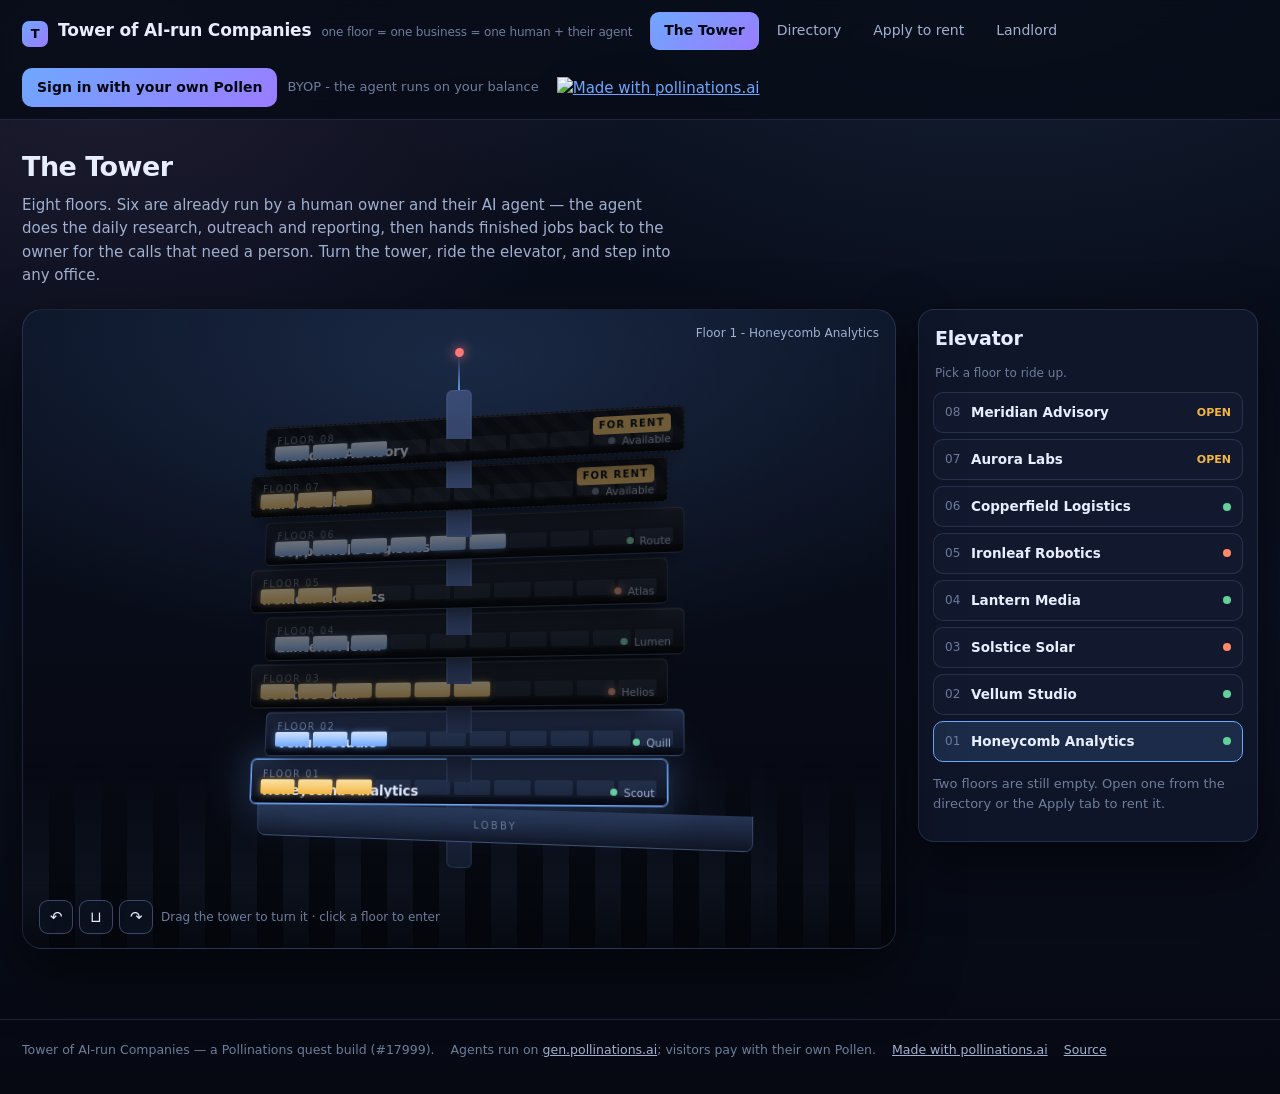
==== index.html @ 54cae48d "Tower of AI-run Companies: 3D tower, BYOP sign-in, Pollinations agent jobs, directory, apply-to-rent" ====
<!DOCTYPE html>
<html lang="en">
<head>
<meta charset="utf-8" />
<meta name="viewport" content="width=device-width, initial-scale=1" />
<title>Tower of AI-run Companies</title>
<meta name="description" content="A 3D tower where every floor is a business run by one human and their AI agent. The agents run on Pollinations and visitors pay with their own Pollen." />
<link rel="icon" href="data:image/svg+xml,%3Csvg xmlns='http://www.w3.org/2000/svg' viewBox='0 0 32 32'%3E%3Crect width='32' height='32' rx='7' fill='%236ea8fe'/%3E%3Crect x='8' y='6' width='16' height='20' fill='%23070b16'/%3E%3C/svg%3E" />
<link rel="stylesheet" href="assets/css/styles.css" />
</head>
<body>

<header class="topbar">
  <div class="brand">
    <span class="mark">T</span>
    <span>Tower of AI-run Companies</span>
    <small>one floor = one business = one human + their agent</small>
  </div>
  <nav class="views">
    <button data-view="tower" class="active">The Tower</button>
    <button data-view="directory">Directory</button>
    <button data-view="apply">Apply to rent</button>
    <button data-view="landlord">Landlord</button>
  </nav>
  <span class="spacer"></span>
  <div class="authbox" id="authbox"></div>
  <a class="badge-credit" href="https://pollinations.ai/?ref=badge" target="_blank" rel="noopener noreferrer" title="Made with pollinations.ai">
    <img src="https://raw.githubusercontent.com/pollinations/pollinations/main/packages/ui/src/brand/badge-made-with.svg" alt="Made with pollinations.ai" />
  </a>
</header>

<main>
  <!-- ------------------------------------------------------------ tower -->
  <section class="view active" id="view-tower">
    <h1>The Tower</h1>
    <p class="lede">
      Eight floors. Six are already run by a human owner and their AI agent &mdash; the agent does the daily
      research, outreach and reporting, then hands finished jobs back to the owner for the calls that need a person.
      Turn the tower, ride the elevator, and step into any office.
    </p>

    <div class="tower-layout">
      <div>
        <div class="stage" id="stage">
          <div class="skyline"></div>
          <div class="tower-viewport">
            <div class="tower-ride" id="tower-ride">
              <div class="tower-stack" id="tower"></div>
            </div>
          </div>
          <div class="floor-tag" id="floor-tag">Floor 1</div>
          <div class="stage-hud">
            <div class="rot-ctrl">
              <button id="rot-left" title="Rotate left" aria-label="Rotate left">&#8630;</button>
              <button id="rot-reset" title="Reset view" aria-label="Reset view">&#8852;</button>
              <button id="rot-right" title="Rotate right" aria-label="Rotate right">&#8631;</button>
            </div>
            <span class="hint">Drag the tower to turn it &middot; click a floor to enter</span>
          </div>
        </div>

        <div class="office" id="office"></div>
      </div>

      <aside class="elevator">
        <h2>Elevator</h2>
        <p class="sub">Pick a floor to ride up.</p>
        <div id="floor-list"></div>
        <p class="faint" style="margin-top:12px">
          Two floors are still empty. Open one from the directory or the Apply tab to rent it.
        </p>
      </aside>
    </div>
  </section>

  <!-- -------------------------------------------------------- directory -->
  <section class="view" id="view-directory">
    <h1>Directory</h1>
    <p class="lede">
      Every business in the tower, who runs it, and which agent works the floor. Offices marked
      <strong>open</strong> are taking applications.
    </p>
    <div class="directory-grid" id="directory-grid"></div>
  </section>

  <!-- ------------------------------------------------------------ apply -->
  <section class="view" id="view-apply">
    <h1>Apply to rent</h1>
    <p class="lede">
      The next office in the tower is waiting. Write a short pitch, pick a floor, and the landlord reviews it
      in the <strong>Landlord</strong> tab. Applications are stored in this browser, so nothing is lost.
    </p>
    <div class="two-col">
      <div>
        <h2>Open offices</h2>
        <p class="muted" style="margin-top:-2px">Vacant floors, ready to move into.</p>
        <table class="list" id="open-floors-table"></table>
        <p style="margin-top:14px">
          <button class="btn" id="apply-jump">Go to the tower and pick a floor</button>
        </p>
      </div>
      <div>
        <h2>How renting works</h2>
        <div class="card" style="margin-bottom:12px">
          <div class="k">1 - Visit the office</div>
          <div class="v">Ride the elevator to an open floor and read the listing.</div>
        </div>
        <div class="card" style="margin-bottom:12px">
          <div class="k">2 - Send a pitch</div>
          <div class="v">Tell the landlord who you are and what your agent would do on that floor.</div>
        </div>
        <div class="card" style="margin-bottom:12px">
          <div class="k">3 - Landlord reviews</div>
          <div class="v">Applications appear in the Landlord tab, with the open-floor queue.</div>
        </div>
        <div class="card">
          <div class="k">4 - Move in</div>
          <div class="v">When approved, your company takes the floor and its agent starts working.</div>
        </div>
      </div>
    </div>
  </section>

  <!-- --------------------------------------------------------- landlord -->
  <section class="view" id="view-landlord">
    <h1>Landlord</h1>
    <p class="lede">The queue of open floors and every application that has been sent to the tower.</p>
    <h2>Open floors</h2>
    <table class="list" id="open-queue-table">
      <thead><tr><th>Floor</th><th>Office</th><th>Positioning</th><th>Status</th></tr></thead>
      <tbody id="open-queue"></tbody>
    </table>
    <h2 style="margin-top:26px">Applications</h2>
    <div id="applications-body"></div>
  </section>
</main>

<footer class="site">
  <span>Tower of AI-run Companies &mdash; a Pollinations quest build (#17999).</span>
  <span>Agents run on <a href="https://gen.pollinations.ai" target="_blank" rel="noopener noreferrer">gen.pollinations.ai</a>; visitors pay with their own Pollen.</span>
  <a href="https://pollinations.ai/?ref=badge" target="_blank" rel="noopener noreferrer">Made with pollinations.ai</a>
  <a href="https://github.com/Sugamdeol/tower-of-ai-companies" target="_blank" rel="noopener noreferrer">Source</a>
</footer>

<div class="toast" id="toast" role="status" aria-live="polite"></div>

<script src="assets/js/companies.js"></script>
<script src="assets/js/app.js"></script>
<script>
  /* Open-floors table on the Apply tab. */
  (function () {
    function render() {
      var table = document.getElementById("open-floors-table");
      if (!table) return;
      var leases = {};
      try { leases = JSON.parse(localStorage.getItem("tower.leases") || "{}"); } catch (e) {}
      var rows = (window.COMPANIES || []).filter(function (c) { return c.status === "open" && !leases[c.id]; });
      var head = document.createElement("thead");
      var hr = document.createElement("tr");
      ["Floor", "Office", "Positioning", "Status"].forEach(function (h) {
        var th = document.createElement("th"); th.textContent = h; hr.appendChild(th);
      });
      head.appendChild(hr); table.appendChild(head);
      var body = document.createElement("tbody");
      if (!rows.length) {
        var tr = document.createElement("tr");
        var td = document.createElement("td"); td.colSpan = 4; td.className = "muted";
        td.textContent = "Every floor is currently taken.";
        tr.appendChild(td); body.appendChild(tr);
      }
      rows.forEach(function (c) {
        var tr = document.createElement("tr");
        [String(c.floor), c.name, c.tagline, "available"].forEach(function (v) {
          var td = document.createElement("td"); td.textContent = v; tr.appendChild(td);
        });
        body.appendChild(tr);
      });
      table.appendChild(body);
    }
    document.addEventListener("DOMContentLoaded", render);
    window.addEventListener("hashchange", render);
    document.addEventListener("click", function (e) {
      if (e.target && e.target.id === "apply-jump") {
        var btn = document.querySelector('nav.views button[data-view="tower"]');
        if (btn) btn.click();
        setTimeout(render, 100);
      }
    });
  })();
</script>
</body>
</html>
---- assets/css/styles.css ----
:root {
  --bg: #070b16;
  --bg-2: #0d1426;
  --panel: rgba(17, 25, 45, 0.78);
  --panel-solid: #101827;
  --line: rgba(148, 178, 255, 0.16);
  --line-strong: rgba(148, 178, 255, 0.34);
  --ink: #e8eeff;
  --ink-dim: #9fb0d0;
  --ink-faint: #6d7d9c;
  --accent: #6ea8fe;
  --accent-2: #f2b544;
  --ok: #63d29a;
  --warn: #ff8a65;
  --radius: 14px;
  --shadow: 0 24px 60px rgba(0, 0, 0, 0.55);
  /* Tower geometry lives in app.js (single source of truth); these are fallbacks. */
  --fw: 430px; /* floor width  */
  --fh: 46px;  /* floor height */
  --gap: 3px;  /* gap between floors */
  --stage-h: 640px;
  --ride: 0px;
}

* { box-sizing: border-box; }

html, body {
  margin: 0;
  padding: 0;
  background: var(--bg);
  color: var(--ink);
  font-family: "Inter", "Segoe UI", system-ui, -apple-system, "Helvetica Neue", sans-serif;
  font-size: 15px;
  line-height: 1.55;
  -webkit-font-smoothing: antialiased;
}

body {
  min-height: 100vh;
  background:
    radial-gradient(1200px 700px at 78% -8%, rgba(110, 168, 254, 0.16), transparent 60%),
    radial-gradient(900px 600px at 8% 4%, rgba(199, 146, 234, 0.13), transparent 62%),
    linear-gradient(180deg, #070b16 0%, #0a1020 55%, #060912 100%);
}

a { color: var(--accent); }

/* ---------------------------------------------------------------- header */
.topbar {
  position: sticky;
  top: 0;
  z-index: 60;
  display: flex;
  align-items: center;
  gap: 18px;
  flex-wrap: wrap;
  padding: 12px 22px;
  background: rgba(7, 11, 22, 0.82);
  backdrop-filter: blur(14px);
  border-bottom: 1px solid var(--line);
}

.brand {
  display: flex;
  align-items: baseline;
  gap: 10px;
  font-weight: 700;
  letter-spacing: -0.01em;
  font-size: 17px;
  white-space: nowrap;
}
.brand .mark {
  display: inline-grid;
  place-items: center;
  width: 26px; height: 26px;
  border-radius: 7px;
  background: linear-gradient(140deg, var(--accent), #9b7bff);
  color: #04070f;
  font-weight: 800;
  font-size: 13px;
  transform: translateY(2px);
}
.brand small {
  color: var(--ink-faint);
  font-weight: 500;
  font-size: 12px;
}

nav.views { display: flex; gap: 4px; flex-wrap: wrap; }
nav.views button {
  background: transparent;
  border: 1px solid transparent;
  color: var(--ink-dim);
  padding: 7px 13px;
  border-radius: 9px;
  font: inherit;
  font-size: 14px;
  cursor: pointer;
  transition: background 0.18s, color 0.18s, border-color 0.18s;
}
nav.views button:hover { color: var(--ink); background: rgba(110, 168, 254, 0.09); }
nav.views button.active {
  color: #04070f;
  background: linear-gradient(140deg, var(--accent), #9b7bff);
  font-weight: 600;
}

.spacer { flex: 1 1 auto; }

.authbox { display: flex; align-items: center; gap: 10px; flex-wrap: wrap; }

button.btn {
  font: inherit;
  font-weight: 600;
  font-size: 14px;
  color: #04070f;
  background: linear-gradient(140deg, var(--accent), #9b7bff);
  border: 0;
  border-radius: 10px;
  padding: 9px 15px;
  cursor: pointer;
  transition: transform 0.12s, filter 0.16s, opacity 0.16s;
}
button.btn:hover { filter: brightness(1.1); }
button.btn:active { transform: translateY(1px); }
button.btn.ghost {
  background: transparent;
  color: var(--ink);
  border: 1px solid var(--line-strong);
}
button.btn.small { padding: 6px 11px; font-size: 13px; }
button.btn[disabled] { opacity: 0.45; cursor: not-allowed; }

.badge-credit img { height: 22px; display: block; }

.pill {
  display: inline-flex;
  align-items: center;
  gap: 7px;
  border: 1px solid var(--line);
  background: rgba(20, 30, 54, 0.7);
  border-radius: 999px;
  padding: 5px 12px;
  font-size: 12.5px;
  color: var(--ink-dim);
  white-space: nowrap;
}
.pill b { color: var(--ink); font-weight: 600; }
.pill .dot { width: 7px; height: 7px; border-radius: 50%; background: var(--ok); }

/* ----------------------------------------------------------------- views */
.view { display: none; padding: 26px 22px 70px; }
.view.active { display: block; }

h1 { font-size: 27px; letter-spacing: -0.02em; margin: 0 0 6px; }
h2 { font-size: 19px; letter-spacing: -0.01em; margin: 0 0 4px; }
h3 { font-size: 15px; margin: 0 0 6px; }
.lede { color: var(--ink-dim); max-width: 68ch; margin: 0 0 22px; }
.muted { color: var(--ink-dim); }
.faint { color: var(--ink-faint); font-size: 13px; }

/* ------------------------------------------------------------ tower view */
.tower-layout {
  display: grid;
  grid-template-columns: minmax(0, 1fr) 340px;
  gap: 22px;
  align-items: start;
}
@media (max-width: 1080px) { .tower-layout { grid-template-columns: 1fr; } }

.stage {
  position: relative;
  height: var(--stage-h);
  border-radius: 20px;
  border: 1px solid var(--line);
  background:
    radial-gradient(900px 420px at 50% 8%, rgba(110, 168, 254, 0.16), transparent 70%),
    linear-gradient(180deg, #0a1122 0%, #070a14 70%, #05070d 100%);
  overflow: hidden;
  box-shadow: var(--shadow);
  touch-action: pan-y;
  cursor: grab;
}
.stage.dragging { cursor: grabbing; }
.stage::after {
  content: "";
  position: absolute;
  inset: auto 0 0 0;
  height: 64px;
  background: linear-gradient(180deg, transparent, rgba(4, 6, 12, 0.7));
  pointer-events: none;
}

.skyline {
  position: absolute;
  inset: auto 0 0 0;
  height: 190px;
  background:
    repeating-linear-gradient(90deg, rgba(120, 160, 230, 0.13) 0 26px, transparent 26px 52px);
  -webkit-mask-image: linear-gradient(180deg, transparent, #000 70%);
  mask-image: linear-gradient(180deg, transparent, #000 70%);
  opacity: 0.55;
  pointer-events: none;
}

/* ----------------------------------------------------------------- tower
   A stacked-floors tower: each floor is a slab with a lit facade, a slight
   rotateX for depth and a per-floor horizontal offset so the stack reads as
   a building rather than a list. The "elevator" animates the stack's
   translateY so the chosen floor arrives in the middle of the stage. */
.tower-viewport {
  position: absolute;
  inset: 0;
  overflow: hidden;
  display: flex;
  align-items: center;
  justify-content: center;
  perspective: 1500px;
  perspective-origin: 50% 50%;
}

/* The camera: this element carries the elevator ride and the rotation. */
.tower-ride {
  transform: translateY(var(--ride, 0px)) rotateY(var(--spin, 0deg));
  transform-style: preserve-3d;
  transition: transform 1s cubic-bezier(0.22, 1, 0.36, 1);
  will-change: transform;
}
.tower-ride.no-anim { transition: none; }

.tower-stack {
  position: relative;
  width: var(--fw);
  transform-style: preserve-3d;
}

.tower-shaft {
  position: absolute;
  left: 50%;
  top: -26px;
  bottom: -26px;
  width: 26px;
  margin-left: -13px;
  border-radius: 6px;
  background: linear-gradient(180deg, rgba(58, 76, 118, 0.95), rgba(20, 28, 48, 0.95));
  box-shadow: inset 0 0 0 1px rgba(150, 185, 255, 0.16);
  z-index: 0;
}
.tower-shaft::after {
  content: "";
  position: absolute;
  left: 50%;
  top: -34px;
  width: 2px;
  height: 34px;
  margin-left: -1px;
  background: linear-gradient(180deg, transparent, rgba(110, 168, 254, 0.85));
}
.tower-shaft::before {
  content: "";
  position: absolute;
  left: 50%;
  top: -42px;
  width: 9px;
  height: 9px;
  margin-left: -4.5px;
  border-radius: 50%;
  background: #ff7a7a;
  box-shadow: 0 0 12px rgba(255, 122, 122, 0.9);
  animation: beacon 2.4s ease-in-out infinite;
}
@keyframes beacon {
  0%, 100% { opacity: 0.35; }
  50% { opacity: 1; }
}

.tower-base {
  position: relative;
  z-index: 1;
  width: calc(var(--fw) + 74px);
  height: 34px;
  margin: 0 auto;
  border-radius: 0 0 8px 8px;
  background: linear-gradient(180deg, rgba(38, 52, 84, 0.98), rgba(14, 20, 36, 0.98));
  border: 1px solid rgba(150, 185, 255, 0.22);
  border-top: 0;
  box-shadow: 0 26px 44px -18px rgba(0, 0, 0, 0.9);
  display: grid;
  place-items: center;
  font-size: 10px;
  letter-spacing: 0.24em;
  text-transform: uppercase;
  color: var(--ink-faint);
}

.floor {
  position: relative;
  z-index: 1;
  width: var(--fw);
  height: var(--fh);
  margin: 0 auto var(--gap);
  transform: translateX(var(--x, 0px)) rotateX(9deg) rotateZ(-1.2deg);
  transform-style: preserve-3d;
  transition: transform 0.35s cubic-bezier(0.22, 1, 0.36, 1), filter 0.3s, opacity 0.3s;
}

.floor-slab {
  position: absolute;
  inset: 0;
  border-radius: 6px;
  border: 1px solid rgba(150, 185, 255, 0.2);
  background:
    linear-gradient(180deg, rgba(30, 42, 70, 0.97), rgba(12, 18, 33, 0.97));
  box-shadow:
    0 16px 26px -14px rgba(0, 0, 0, 0.85),
    inset 0 1px 0 rgba(190, 215, 255, 0.16);
  overflow: hidden;
  cursor: pointer;
}
.floor-slab::after {
  content: "";
  position: absolute;
  inset: auto 0 0 0;
  height: 7px;
  background: linear-gradient(180deg, rgba(6, 9, 18, 0.5), rgba(4, 6, 12, 0.9));
}

.floor.is-selected .floor-slab {
  border-color: var(--accent);
  box-shadow:
    0 0 0 1px rgba(110, 168, 254, 0.55),
    0 0 46px rgba(110, 168, 254, 0.38),
    0 16px 26px -14px rgba(0, 0, 0, 0.85);
}
.floor.is-dim .floor-slab { filter: brightness(0.5) saturate(0.65); }
.floor.is-vacant .floor-slab {
  background: repeating-linear-gradient(
    45deg,
    rgba(20, 26, 40, 0.96) 0 9px,
    rgba(14, 19, 31, 0.96) 9px 18px
  );
  border-style: dashed;
}

.floor-plate {
  position: relative;
  height: 100%;
  padding: 7px 12px 10px;
  display: flex;
  flex-direction: column;
  justify-content: space-between;
}
.floor-topline { display: flex; align-items: center; justify-content: space-between; gap: 8px; }
.floor-num {
  font-size: 10px;
  letter-spacing: 0.16em;
  color: var(--ink-faint);
  text-transform: uppercase;
}
.floor-name { font-weight: 700; font-size: 14px; letter-spacing: -0.01em; line-height: 1.2; }
.floor-tagline { font-size: 10.5px; color: var(--ink-dim); margin-top: 1px; }
.floor-status { display: flex; align-items: center; gap: 6px; font-size: 10.5px; color: var(--ink-dim); }
.floor-status .dot { width: 7px; height: 7px; border-radius: 50%; flex: none; }
.dot.busy { background: var(--warn); box-shadow: 0 0 9px var(--warn); }
.dot.idle { background: var(--ok); }
.dot.vacant { background: #64748b; }

/* Facade: a strip of windows along the bottom of every floor. */
.windows {
  position: absolute;
  left: 10px; right: 10px; bottom: 9px;
  height: 15px;
  display: flex;
  gap: 4px;
  z-index: 2;
}
.windows i {
  flex: 1;
  border-radius: 2px;
  background: rgba(120, 160, 230, 0.12);
}
.windows i.lit { background: linear-gradient(180deg, #ffe6a8, #f2b544); box-shadow: 0 0 7px rgba(242, 181, 68, 0.6); }
.windows i.lit.cool { background: linear-gradient(180deg, #d6e6ff, #6ea8fe); box-shadow: 0 0 7px rgba(110, 168, 254, 0.55); }

.floor-sign {
  position: absolute;
  right: 12px;
  top: 7px;
  z-index: 2;
  font-size: 10px;
  font-weight: 700;
  letter-spacing: 0.1em;
  text-transform: uppercase;
  color: #06121f;
  background: var(--accent-2);
  border-radius: 4px;
  padding: 1px 6px;
}

.stage-hud {
  position: absolute;
  left: 16px; bottom: 14px;
  z-index: 5;
  display: flex;
  gap: 8px;
  align-items: center;
  flex-wrap: wrap;
}
.stage-hud .hint { font-size: 12px; color: var(--ink-faint); }
.rot-ctrl { display: flex; gap: 6px; }
.rot-ctrl button {
  width: 34px; height: 34px;
  border-radius: 9px;
  border: 1px solid var(--line-strong);
  background: rgba(12, 18, 32, 0.85);
  color: var(--ink);
  font-size: 15px;
  cursor: pointer;
}
.rot-ctrl button:hover { background: rgba(110, 168, 254, 0.18); }

.floor-tag {
  position: absolute;
  right: 16px; top: 14px;
  z-index: 5;
  font-size: 12px;
  color: var(--ink-dim);
  text-align: right;
}

/* --------------------------------------------------------------- elevator */
.elevator {
  background: var(--panel);
  border: 1px solid var(--line);
  border-radius: 16px;
  padding: 14px;
  box-shadow: var(--shadow);
  max-height: 640px;
  overflow: auto;
}
.elevator h2 { padding: 0 2px 8px; }
.elevator .sub { color: var(--ink-faint); font-size: 12px; margin: -2px 2px 10px; }
.fbtn {
  display: flex;
  align-items: center;
  gap: 10px;
  width: 100%;
  text-align: left;
  background: rgba(20, 29, 50, 0.6);
  border: 1px solid var(--line);
  color: var(--ink);
  font: inherit;
  font-size: 13.5px;
  border-radius: 10px;
  padding: 9px 11px;
  margin-bottom: 6px;
  cursor: pointer;
  transition: border-color 0.18s, background 0.18s, transform 0.12s;
}
.fbtn:hover { border-color: var(--line-strong); transform: translateX(2px); }
.fbtn.active { border-color: var(--accent); background: rgba(110, 168, 254, 0.14); }
.fbtn .num {
  font-variant-numeric: tabular-nums;
  color: var(--ink-faint);
  font-size: 12px;
  min-width: 16px;
}
.fbtn .nm { flex: 1; font-weight: 600; }
.fbtn .st { width: 8px; height: 8px; border-radius: 50%; }
.fbtn .st.busy { background: var(--warn); }
.fbtn .st.idle { background: var(--ok); }
.fbtn .st.vacant { background: #64748b; }
.fbtn .vacant-label { font-size: 11px; color: var(--accent-2); font-weight: 600; }

/* ------------------------------------------------------------------ office */
.office {
  margin-top: 22px;
  display: none;
  border: 1px solid var(--line);
  border-radius: 18px;
  background: var(--panel);
  box-shadow: var(--shadow);
  overflow: hidden;
}
.office.open { display: block; animation: rise 0.4s ease; }
@keyframes rise { from { opacity: 0; transform: translateY(10px); } to { opacity: 1; transform: none; } }

.office-head {
  display: flex;
  align-items: flex-start;
  gap: 16px;
  flex-wrap: wrap;
  padding: 18px 20px;
  border-bottom: 1px solid var(--line);
  background: linear-gradient(120deg, rgba(110, 168, 254, 0.1), transparent 60%);
}
.office-logo {
  width: 52px; height: 52px;
  border-radius: 13px;
  display: grid;
  place-items: center;
  font-weight: 800;
  font-size: 18px;
  color: #04070f;
  background: var(--accent);
  flex: none;
}
.office-title { flex: 1; min-width: 220px; }
.office-title h2 { margin-bottom: 2px; }
.office-grid {
  display: grid;
  grid-template-columns: repeat(auto-fit, minmax(190px, 1fr));
  gap: 14px;
  padding: 18px 20px;
}
.card {
  border: 1px solid var(--line);
  border-radius: 13px;
  padding: 13px 15px;
  background: rgba(13, 20, 36, 0.65);
}
.card .k { font-size: 11px; letter-spacing: 0.13em; text-transform: uppercase; color: var(--ink-faint); }
.card .v { font-weight: 600; margin-top: 3px; }
.card .v small { display: block; font-weight: 400; color: var(--ink-dim); font-size: 12.5px; }

.agent-status {
  display: inline-flex;
  align-items: center;
  gap: 8px;
  font-weight: 600;
}
.agent-status .dot { width: 9px; height: 9px; border-radius: 50%; }
.agent-status.busy .dot { background: var(--warn); box-shadow: 0 0 12px var(--warn); }
.agent-status.idle .dot { background: var(--ok); }
.agent-status.vacant .dot { background: #64748b; }

.section { padding: 4px 20px 20px; }
.section h3 { display: flex; align-items: center; gap: 9px; margin-top: 14px; }
.section h3::after { content: ""; flex: 1; height: 1px; background: var(--line); }

.log { display: flex; flex-direction: column; gap: 9px; }
.log-entry {
  border-left: 2px solid var(--line-strong);
  padding: 7px 0 7px 13px;
  color: var(--ink-dim);
  font-size: 13.5px;
}
.log-entry .meta { font-size: 11.5px; color: var(--ink-faint); margin-bottom: 2px; }
.log-entry .meta b { color: var(--accent); font-weight: 600; }
.log-entry.pending { border-left-color: var(--accent-2); background: rgba(242, 181, 68, 0.06); border-radius: 0 9px 9px 0; }

.jobbar { display: flex; flex-wrap: wrap; gap: 9px; align-items: center; margin-top: 10px; }
.jobbtn {
  font: inherit;
  font-size: 13.5px;
  font-weight: 600;
  color: var(--ink);
  background: rgba(110, 168, 254, 0.12);
  border: 1px solid rgba(110, 168, 254, 0.34);
  border-radius: 10px;
  padding: 8px 13px;
  cursor: pointer;
  transition: background 0.16s, transform 0.12s;
}
.jobbtn:hover { background: rgba(110, 168, 254, 0.22); }
.jobbtn:disabled { opacity: 0.5; cursor: not-allowed; }

.job-output {
  margin-top: 12px;
  border: 1px solid var(--line);
  border-radius: 12px;
  background: rgba(6, 10, 20, 0.6);
  padding: 14px 16px;
  white-space: pre-wrap;
  font-size: 13.5px;
  color: var(--ink);
  max-height: 460px;
  overflow: auto;
}
.job-output.pending { border-color: var(--accent-2); }
.job-meta { display: flex; gap: 14px; flex-wrap: wrap; font-size: 12px; color: var(--ink-faint); margin-top: 10px; }
.error-box {
  margin-top: 12px;
  border: 1px solid rgba(255, 138, 101, 0.5);
  background: rgba(255, 138, 101, 0.1);
  border-radius: 11px;
  padding: 12px 14px;
  color: #ffd0c0;
  font-size: 13.5px;
}
.error-box code { display: block; margin-top: 6px; color: #ffb4a0; font-size: 12px; white-space: pre-wrap; }

.desk-note {
  border: 1px solid rgba(242, 181, 68, 0.45);
  background: rgba(242, 181, 68, 0.09);
  border-radius: 12px;
  padding: 13px 15px;
}
.desk-note .tag {
  display: inline-block;
  font-size: 10.5px;
  letter-spacing: 0.14em;
  text-transform: uppercase;
  color: #06121f;
  background: var(--accent-2);
  border-radius: 5px;
  padding: 2px 7px;
  font-weight: 700;
  margin-bottom: 7px;
}

.gate {
  border: 1px dashed var(--line-strong);
  border-radius: 13px;
  padding: 16px 18px;
  background: rgba(20, 29, 50, 0.5);
}
.gate h3 { margin-bottom: 6px; }
.gate p { margin: 0 0 12px; color: var(--ink-dim); font-size: 13.5px; }

/* --------------------------------------------------------------- directory */
.directory-grid {
  display: grid;
  grid-template-columns: repeat(auto-fill, minmax(272px, 1fr));
  gap: 14px;
}
.dcard {
  border: 1px solid var(--line);
  border-radius: 15px;
  padding: 15px 16px;
  background: rgba(15, 23, 41, 0.66);
  display: flex;
  flex-direction: column;
  gap: 8px;
  transition: transform 0.16s, border-color 0.16s;
}
.dcard:hover { transform: translateY(-2px); border-color: var(--line-strong); }
.dcard .top { display: flex; align-items: center; gap: 10px; }
.dcard .chip {
  width: 30px; height: 30px; border-radius: 9px; display: grid; place-items: center;
  font-weight: 800; font-size: 12px; color: #04070f;
}
.dcard .fl { font-size: 11px; color: var(--ink-faint); margin-left: auto; }
.dcard .tagline { color: var(--ink-dim); font-size: 13px; }
.dcard .rows { display: flex; flex-direction: column; gap: 3px; font-size: 12.5px; }
.dcard .rows div { display: flex; gap: 7px; }
.dcard .rows span:first-child { color: var(--ink-faint); min-width: 62px; }
.badge-open {
  align-self: flex-start;
  font-size: 11px;
  font-weight: 700;
  letter-spacing: 0.08em;
  text-transform: uppercase;
  color: #06121f;
  background: var(--accent-2);
  border-radius: 6px;
  padding: 2px 8px;
}
.badge-taken {
  align-self: flex-start;
  font-size: 11px;
  font-weight: 700;
  letter-spacing: 0.08em;
  text-transform: uppercase;
  color: var(--ink-dim);
  border: 1px solid var(--line-strong);
  border-radius: 6px;
  padding: 2px 8px;
}

/* ------------------------------------------------------------------ forms */
.two-col { display: grid; grid-template-columns: minmax(0, 1fr) minmax(0, 1fr); gap: 20px; align-items: start; }
@media (max-width: 900px) { .two-col { grid-template-columns: 1fr; } }

form.panel {
  border: 1px solid var(--line);
  border-radius: 16px;
  background: var(--panel);
  padding: 18px 20px;
}
label.fld { display: block; margin-bottom: 13px; }
label.fld span { display: block; font-size: 12px; color: var(--ink-dim); margin-bottom: 5px; }
input[type="text"], input[type="email"], textarea, select {
  width: 100%;
  font: inherit;
  color: var(--ink);
  background: rgba(6, 10, 20, 0.72);
  border: 1px solid var(--line-strong);
  border-radius: 10px;
  padding: 10px 12px;
  resize: vertical;
}
input:focus, textarea:focus, select:focus { outline: 2px solid rgba(110, 168, 254, 0.5); outline-offset: 1px; }

table.list { width: 100%; border-collapse: collapse; font-size: 13.5px; }
table.list th, table.list td { text-align: left; padding: 9px 10px; border-bottom: 1px solid var(--line); vertical-align: top; }
table.list th { color: var(--ink-faint); font-size: 11px; letter-spacing: 0.12em; text-transform: uppercase; font-weight: 600; }
table.list tr:last-child td { border-bottom: 0; }

.empty {
  border: 1px dashed var(--line-strong);
  border-radius: 13px;
  padding: 26px 20px;
  text-align: center;
  color: var(--ink-dim);
}

.toast {
  position: fixed;
  right: 20px; bottom: 20px;
  z-index: 200;
  max-width: 380px;
  border: 1px solid var(--line-strong);
  border-radius: 12px;
  background: rgba(14, 21, 38, 0.96);
  box-shadow: var(--shadow);
  padding: 12px 15px;
  font-size: 13.5px;
  display: none;
}
.toast.show { display: block; animation: rise 0.3s ease; }

footer.site {
  border-top: 1px solid var(--line);
  padding: 20px 22px 34px;
  color: var(--ink-faint);
  font-size: 12.5px;
  display: flex;
  gap: 16px;
  flex-wrap: wrap;
  align-items: center;
}
footer.site a { color: var(--ink-dim); }
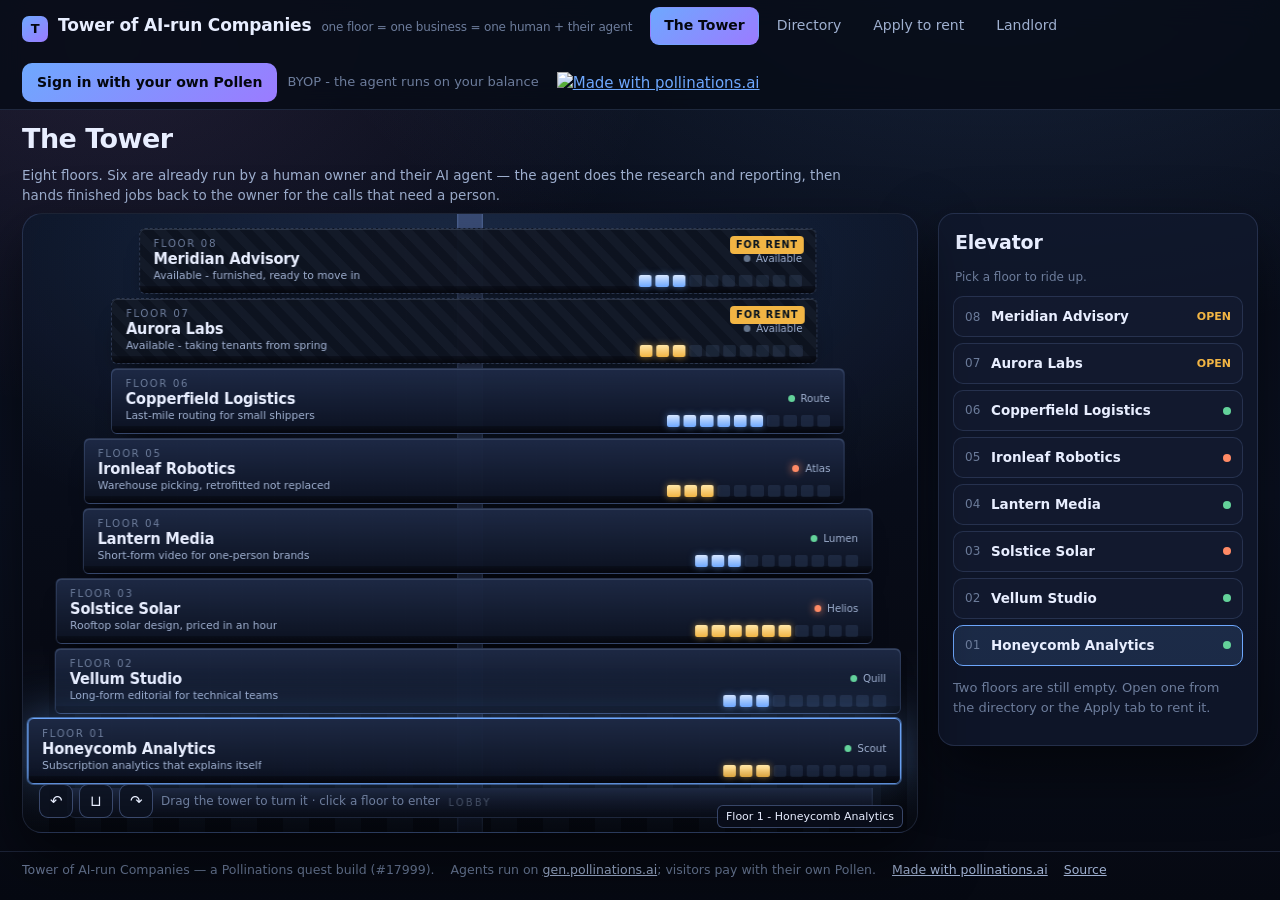
==== commit e88b0521: "Fix tower layout: all 8 floors visible, readable labels, caption anchored to selected floor" ====
--- a/index.html
+++ b/index.html
@@ -34,9 +34,8 @@
   <section class="view active" id="view-tower">
     <h1>The Tower</h1>
     <p class="lede">
-      Eight floors. Six are already run by a human owner and their AI agent &mdash; the agent does the daily
-      research, outreach and reporting, then hands finished jobs back to the owner for the calls that need a person.
-      Turn the tower, ride the elevator, and step into any office.
+      Eight floors. Six are already run by a human owner and their AI agent &mdash; the agent does the research and
+      reporting, then hands finished jobs back to the owner for the calls that need a person.
     </p>
 
     <div class="tower-layout">
--- a/assets/css/styles.css
+++ b/assets/css/styles.css
@@ -15,10 +15,10 @@
   --radius: 14px;
   --shadow: 0 24px 60px rgba(0, 0, 0, 0.55);
   /* Tower geometry lives in app.js (single source of truth); these are fallbacks. */
-  --fw: 430px; /* floor width  */
-  --fh: 46px;  /* floor height */
-  --gap: 3px;  /* gap between floors */
-  --stage-h: 640px;
+  --fw: 900px; /* floor width at the base */
+  --fh: 66px;  /* floor height */
+  --gap: 4px;  /* gap between floors */
+  --stage-h: 620px;
   --ride: 0px;
 }
 
@@ -54,7 +54,7 @@
   align-items: center;
   gap: 18px;
   flex-wrap: wrap;
-  padding: 12px 22px;
+  padding: 7px 22px;
   background: rgba(7, 11, 22, 0.82);
   backdrop-filter: blur(14px);
   border-bottom: 1px solid var(--line);
@@ -149,21 +149,27 @@
 .pill .dot { width: 7px; height: 7px; border-radius: 50%; background: var(--ok); }
 
 /* ----------------------------------------------------------------- views */
-.view { display: none; padding: 26px 22px 70px; }
+.view { display: none; padding: 8px 22px 18px; }
 .view.active { display: block; }
 
 h1 { font-size: 27px; letter-spacing: -0.02em; margin: 0 0 6px; }
 h2 { font-size: 19px; letter-spacing: -0.01em; margin: 0 0 4px; }
 h3 { font-size: 15px; margin: 0 0 6px; }
-.lede { color: var(--ink-dim); max-width: 68ch; margin: 0 0 22px; }
+.lede {
+  color: var(--ink-dim);
+  max-width: 96ch;
+  margin: 0 0 8px;
+  font-size: 13.5px;
+  line-height: 1.45;
+}
 .muted { color: var(--ink-dim); }
 .faint { color: var(--ink-faint); font-size: 13px; }
 
 /* ------------------------------------------------------------ tower view */
 .tower-layout {
   display: grid;
-  grid-template-columns: minmax(0, 1fr) 340px;
-  gap: 22px;
+  grid-template-columns: minmax(0, 1fr) 320px;
+  gap: 20px;
   align-items: start;
 }
 @media (max-width: 1080px) { .tower-layout { grid-template-columns: 1fr; } }
@@ -204,9 +210,9 @@
 }
 
 /* ----------------------------------------------------------------- tower
-   A stacked-floors tower: each floor is a slab with a lit facade, a slight
-   rotateX for depth and a per-floor horizontal offset so the stack reads as
-   a building rather than a list. The "elevator" animates the stack's
+   A stacked-floors tower: each floor is a slab with a lit facade, tapering
+   in width as it rises and offset slightly to the side, so the stack reads
+   as a building rather than a list. The "elevator" animates the stack's
    translateY so the chosen floor arrives in the middle of the stage. */
 .tower-viewport {
   position: absolute;
@@ -215,14 +221,12 @@
   display: flex;
   align-items: center;
   justify-content: center;
-  perspective: 1500px;
-  perspective-origin: 50% 50%;
 }
 
 /* The camera: this element carries the elevator ride and the rotation. */
 .tower-ride {
-  transform: translateY(var(--ride, 0px)) rotateY(var(--spin, 0deg));
-  transform-style: preserve-3d;
+  transform: translateY(var(--ride, 0px)) translateX(var(--centre, 0px))
+             rotateY(var(--spin, 0deg));
   transition: transform 1s cubic-bezier(0.22, 1, 0.36, 1);
   will-change: transform;
 }
@@ -231,7 +235,6 @@
 .tower-stack {
   position: relative;
   width: var(--fw);
-  transform-style: preserve-3d;
 }
 
 .tower-shaft {
@@ -277,8 +280,8 @@
 .tower-base {
   position: relative;
   z-index: 1;
-  width: calc(var(--fw) + 74px);
-  height: 34px;
+  width: calc(var(--fw) * 0.84 + 74px);
+  height: 30px;
   margin: 0 auto;
   border-radius: 0 0 8px 8px;
   background: linear-gradient(180deg, rgba(38, 52, 84, 0.98), rgba(14, 20, 36, 0.98));
@@ -296,12 +299,11 @@
 .floor {
   position: relative;
   z-index: 1;
-  width: var(--fw);
+  width: calc(var(--fw) * var(--taper, 1));
   height: var(--fh);
   margin: 0 auto var(--gap);
-  transform: translateX(var(--x, 0px)) rotateX(9deg) rotateZ(-1.2deg);
-  transform-style: preserve-3d;
-  transition: transform 0.35s cubic-bezier(0.22, 1, 0.36, 1), filter 0.3s, opacity 0.3s;
+  transform: translateX(var(--x, 0px));
+  transition: width 0.35s cubic-bezier(0.22, 1, 0.36, 1), transform 0.35s cubic-bezier(0.22, 1, 0.36, 1), filter 0.3s, opacity 0.3s;
 }
 
 .floor-slab {
@@ -345,20 +347,22 @@
 .floor-plate {
   position: relative;
   height: 100%;
-  padding: 7px 12px 10px;
+  padding: 6px 14px 20px;
   display: flex;
   flex-direction: column;
-  justify-content: space-between;
+  justify-content: flex-start;
+  gap: 0;
+  overflow: hidden;
 }
 .floor-topline { display: flex; align-items: center; justify-content: space-between; gap: 8px; }
 .floor-num {
-  font-size: 10px;
+  font-size: 10.5px;
   letter-spacing: 0.16em;
   color: var(--ink-faint);
   text-transform: uppercase;
 }
-.floor-name { font-weight: 700; font-size: 14px; letter-spacing: -0.01em; line-height: 1.2; }
-.floor-tagline { font-size: 10.5px; color: var(--ink-dim); margin-top: 1px; }
+.floor-name { font-weight: 700; font-size: 15px; letter-spacing: -0.01em; line-height: 1.15; white-space: nowrap; overflow: hidden; text-overflow: ellipsis; }
+.floor-tagline { font-size: 11px; color: var(--ink-dim); line-height: 1.2; white-space: nowrap; overflow: hidden; text-overflow: ellipsis; }
 .floor-status { display: flex; align-items: center; gap: 6px; font-size: 10.5px; color: var(--ink-dim); }
 .floor-status .dot { width: 7px; height: 7px; border-radius: 50%; flex: none; }
 .dot.busy { background: var(--warn); box-shadow: 0 0 9px var(--warn); }
@@ -368,8 +372,9 @@
 /* Facade: a strip of windows along the bottom of every floor. */
 .windows {
   position: absolute;
-  left: 10px; right: 10px; bottom: 9px;
-  height: 15px;
+  right: 14px; bottom: 6px;
+  width: 168px;
+  height: 12px;
   display: flex;
   gap: 4px;
   z-index: 2;
@@ -421,11 +426,16 @@
 
 .floor-tag {
   position: absolute;
-  right: 16px; top: 14px;
-  z-index: 5;
-  font-size: 12px;
-  color: var(--ink-dim);
-  text-align: right;
+  right: 14px; bottom: 4px;
+  z-index: 6;
+  padding: 2px 8px;
+  border-radius: 6px;
+  border: 1px solid var(--line-strong);
+  background: rgba(9, 14, 27, 0.92);
+  font-size: 11px;
+  color: var(--ink);
+  white-space: nowrap;
+  pointer-events: none;
 }
 
 /* --------------------------------------------------------------- elevator */
@@ -722,7 +732,7 @@
 
 footer.site {
   border-top: 1px solid var(--line);
-  padding: 20px 22px 34px;
+  padding: 8px 22px 10px;
   color: var(--ink-faint);
   font-size: 12.5px;
   display: flex;
